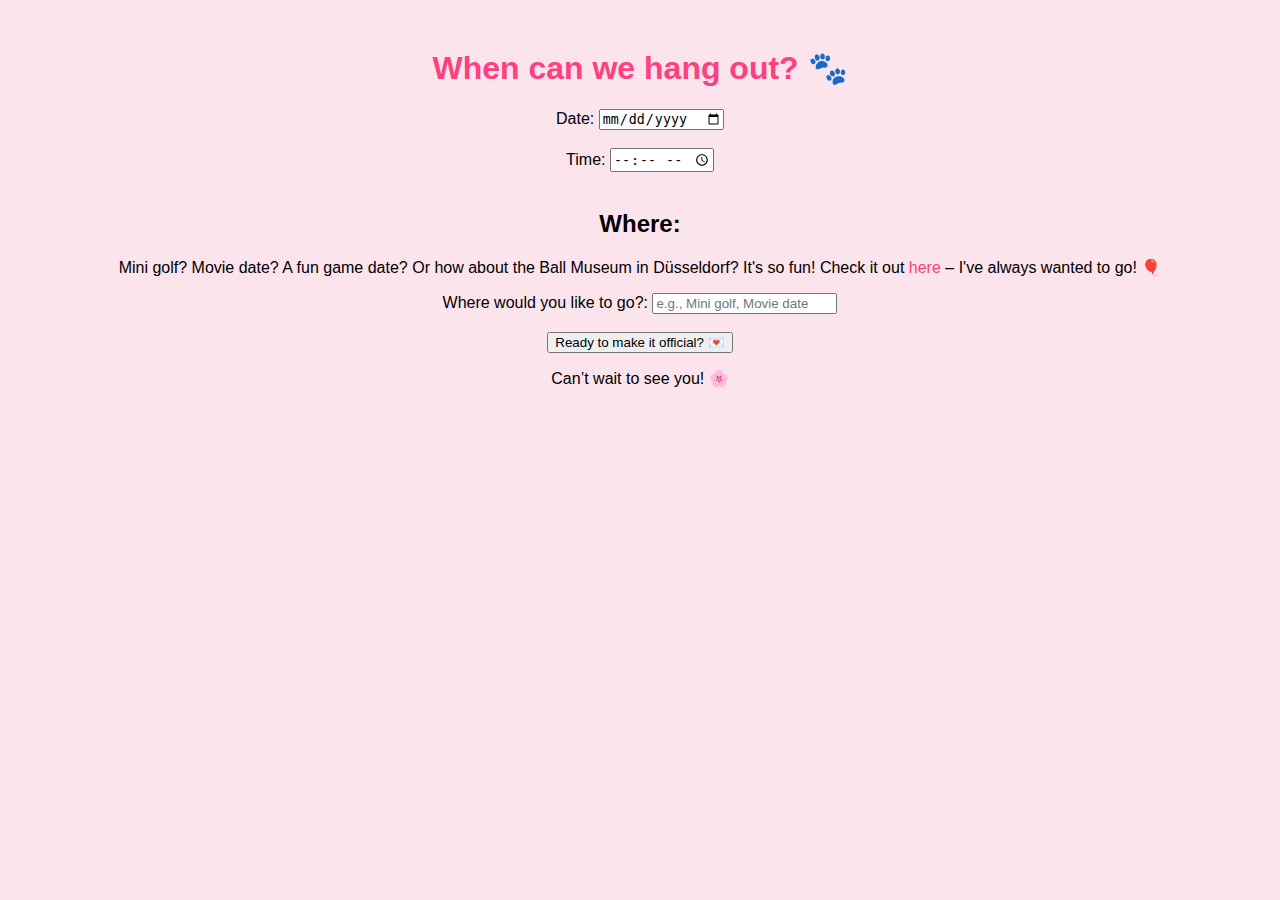
==== date-time.html @ 9970831f "Initial commit" ====
<!--<!DOCTYPE html>
<html lang="en">
<head>
  <meta charset="UTF-8">
  <meta name="viewport" content="width=device-width, initial-scale=1.0">
  <title>Pick a Date and Time</title>
  <link rel="stylesheet" href="styles.css">
</head>
<body>
  <div class="container">
    <h1>When can we hang out? 🐾</h1>
    <label for="date">Date: </label>
    <input type="date" id="date"><br><br>
    <label for="time">Time: </label>
    <input type="time" id="time"><br><br>
    <h1>Where:
      Mini golf? Movie date? A fun game date? Or how about the Ball Museum in Düsseldorf? It's so fun! Check it out here – I've always wanted to go! 🎈</h1>
    <button onclick="confirmDate()">Confirm</button>
    <h1>Can’t wait to see you! 🌸</h1>
  </div>

</body>
</html>-->
<!DOCTYPE html>
<html lang="en">
<head>
    <meta charset="UTF-8">
    <meta name="viewport" content="width=device-width, initial-scale=1.0">
    <title>Let's Hang Out!</title>
    <style>
        body {
            font-family: 'Comic Sans MS', cursive, sans-serif; /* Fun and cute font */
            background-color: #fce4ec; /* Light pink background for a cute touch */
            text-align: center; /* Center-align text for better presentation */
        }
        h1 {
            color: #ff4081; /* Pink color for headers */
        }
        .container {
            padding: 20px;
        }
        a {
            color: #ff4081; /* Pink color for links */
            text-decoration: none; /* No underline for links */
        }
        a:hover {
            text-decoration: underline; /* Underline on hover */
        }
    </style>
</head>
<body>
    <div class="container">
        <h1>When can we hang out? 🐾</h1>
        
        <label for="date">Date: </label>
    <input type="date" id="date"><br><br>
    <label for="time">Time: </label>
    <input type="time" id="time"><br><br>
   

        <h2>Where:</h2>
        <p>Mini golf? Movie date? A fun game date? Or how about the Ball Museum in Düsseldorf? It's so fun! Check it out <a href="https://balloonmuseum.world/de/eintrittskarten-duesseldorf/" target="_blank">here</a> – I've always wanted to go! 🎈</p>


        <label for="location">Where would you like to go?: </label>
        <input type="text" id="location" placeholder="e.g., Mini golf, Movie date"><br><br>
        <button onclick="confirm()">Ready to make it official? 💌</button>
        
        <p>Can’t wait to see you! 🌸</p>
    </div>

    <script>
        function confirm() {
            alert("Date confirmed! 🎉");
        }
    </script>
      <script src="script.js"></script>
</body>
</html>
---- styles.css ----
body {
  display: flex;
  justify-content: center;
  align-items: center;
  height: 100vh;
  background-color: #f0f8ff;
  font-family: Arial, sans-serif;
}
.container {
  text-align: center;
}
button {
  margin: 10px;
  padding: 10px 20px;
  font-size: 16px;
  cursor: pointer;
  border: none;
  border-radius: 5px;
  transition: all 0.3s;
}
#yesButton {
  background-color: #28a745;
  color: white;
}
#noButton {
  background-color: #dc3545;
  color: white;
  position: absolute;
}
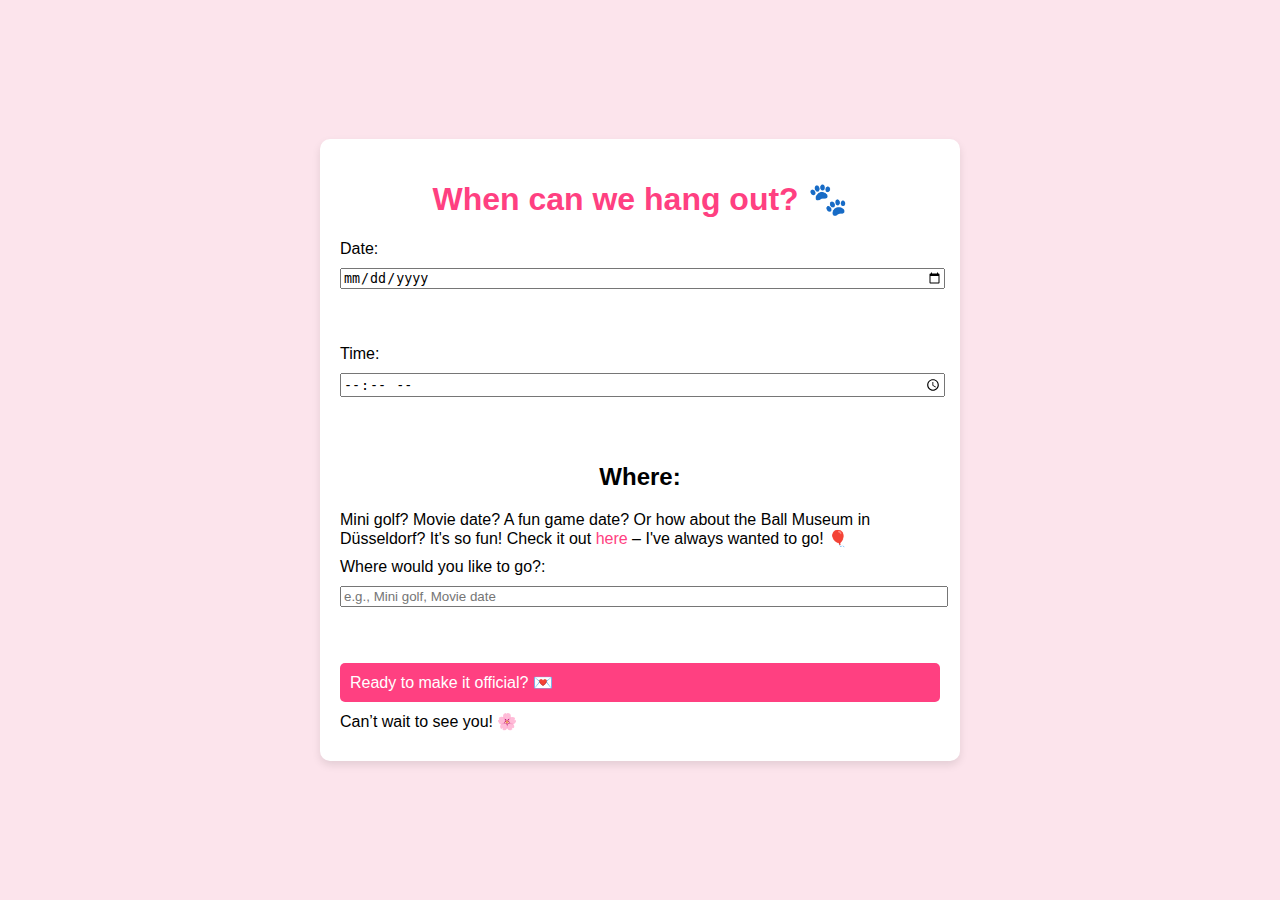
==== commit 82d55ed8: "Update date-time.html" ====
--- a/date-time.html
+++ b/date-time.html
@@ -1,26 +1,3 @@
-<!--<!DOCTYPE html>
-<html lang="en">
-<head>
-  <meta charset="UTF-8">
-  <meta name="viewport" content="width=device-width, initial-scale=1.0">
-  <title>Pick a Date and Time</title>
-  <link rel="stylesheet" href="styles.css">
-</head>
-<body>
-  <div class="container">
-    <h1>When can we hang out? 🐾</h1>
-    <label for="date">Date: </label>
-    <input type="date" id="date"><br><br>
-    <label for="time">Time: </label>
-    <input type="time" id="time"><br><br>
-    <h1>Where:
-      Mini golf? Movie date? A fun game date? Or how about the Ball Museum in Düsseldorf? It's so fun! Check it out here – I've always wanted to go! 🎈</h1>
-    <button onclick="confirmDate()">Confirm</button>
-    <h1>Can’t wait to see you! 🌸</h1>
-  </div>
-
-</body>
-</html>-->
 <!DOCTYPE html>
 <html lang="en">
 <head>
@@ -29,22 +6,52 @@
     <title>Let's Hang Out!</title>
     <style>
         body {
-            font-family: 'Comic Sans MS', cursive, sans-serif; /* Fun and cute font */
-            background-color: #fce4ec; /* Light pink background for a cute touch */
-            text-align: center; /* Center-align text for better presentation */
-        }
-        h1 {
-            color: #ff4081; /* Pink color for headers */
+            font-family: 'Comic Sans MS', cursive, sans-serif;
+            background-color: #fce4ec;
+            text-align: center;
+            margin: 0;
+            padding: 0;
+            display: flex;
+            justify-content: center;
+            align-items: center;
+            height: 100vh;
         }
         .container {
             padding: 20px;
+            max-width: 600px;
+            margin: auto;
+            background: #fff;
+            border-radius: 10px;
+            box-shadow: 0 4px 8px rgba(0, 0, 0, 0.1);
+        }
+        h1 {
+            color: #ff4081;
+        }
+        label, input, button, p {
+            display: block;
+            width: 100%;
+            margin: 10px 0;
+            text-align: left;
+        }
+        button {
+            background-color: #ff4081;
+            color: white;
+            border: none;
+            padding: 10px;
+            font-size: 16px;
+            cursor: pointer;
+            border-radius: 5px;
+            transition: all 0.3s;
+        }
+        button:hover {
+            background-color: #e91e63;
         }
         a {
-            color: #ff4081; /* Pink color for links */
-            text-decoration: none; /* No underline for links */
+            color: #ff4081;
+            text-decoration: none;
         }
         a:hover {
-            text-decoration: underline; /* Underline on hover */
+            text-decoration: underline;
         }
     </style>
 </head>
@@ -53,28 +60,20 @@
         <h1>When can we hang out? 🐾</h1>
         
         <label for="date">Date: </label>
-    <input type="date" id="date"><br><br>
-    <label for="time">Time: </label>
-    <input type="time" id="time"><br><br>
-   
+        <input type="date" id="date"><br><br>
+        <label for="time">Time: </label>
+        <input type="time" id="time"><br><br>
 
         <h2>Where:</h2>
         <p>Mini golf? Movie date? A fun game date? Or how about the Ball Museum in Düsseldorf? It's so fun! Check it out <a href="https://balloonmuseum.world/de/eintrittskarten-duesseldorf/" target="_blank">here</a> – I've always wanted to go! 🎈</p>
 
-
         <label for="location">Where would you like to go?: </label>
         <input type="text" id="location" placeholder="e.g., Mini golf, Movie date"><br><br>
-        <button onclick="confirm()">Ready to make it official? 💌</button>
+        <button onclick="confirmDate()">Ready to make it official? 💌</button>
         
         <p>Can’t wait to see you! 🌸</p>
     </div>
 
-    <script>
-        function confirm() {
-            alert("Date confirmed! 🎉");
-        }
-    </script>
-      <script src="script.js"></script>
+    <script src="script.js"></script>
 </body>
 </html>
-
